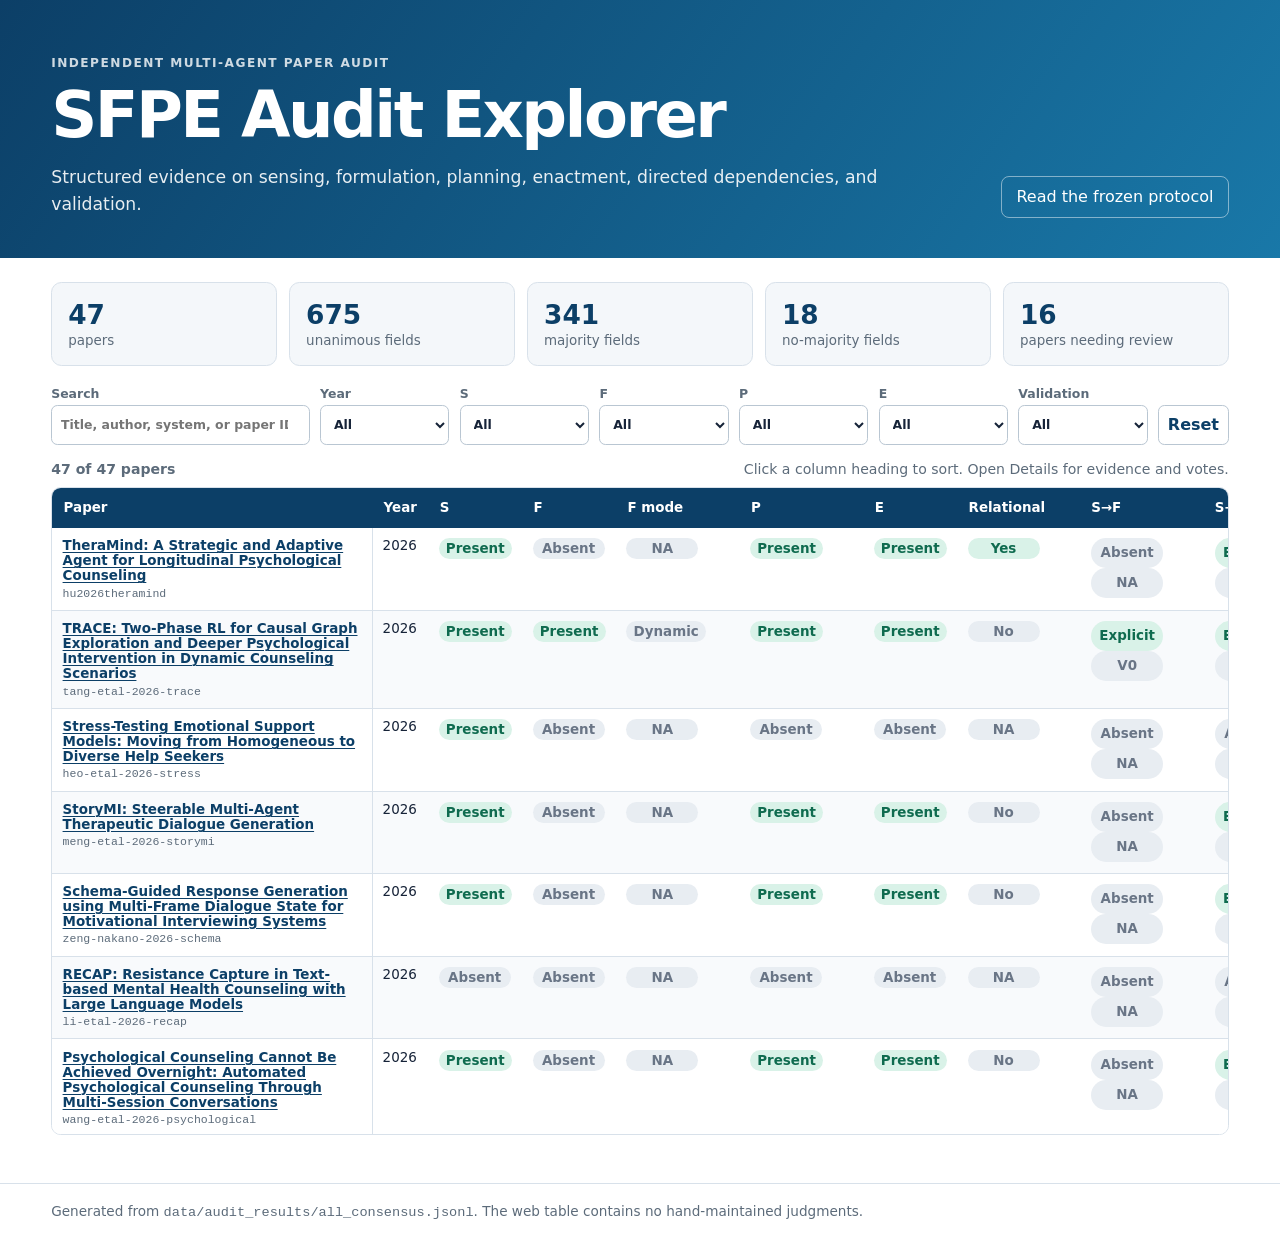
==== docs/index.html @ b25f2ec9 "Publish multi-agent counseling audit framework" ====
<!doctype html>
<html lang="en">
<head>
  <meta charset="utf-8">
  <meta name="viewport" content="width=device-width, initial-scale=1">
  <meta name="description" content="Browsable SFPE audits of LLM-based mental health counseling systems.">
  <title>SFPE Audit Explorer</title>
  <link rel="stylesheet" href="styles.css">
</head>
<body>
  <header class="hero">
    <div>
      <p class="eyebrow">Independent multi-agent paper audit</p>
      <h1>SFPE Audit Explorer</h1>
      <p class="lede">Structured evidence on sensing, formulation, planning, enactment, directed dependencies, and validation.</p>
    </div>
    <a class="protocol-link" href="protocol.md">Read the frozen protocol</a>
  </header>

  <main>
    <section id="stats" class="stats" aria-label="Dataset summary"></section>

    <section class="controls" aria-label="Audit table filters">
      <label class="search">Search
        <input id="search" type="search" placeholder="Title, author, system, or paper ID">
      </label>
      <label>Year<select id="year"><option value="">All</option></select></label>
      <label>S<select id="S"><option value="">All</option></select></label>
      <label>F<select id="F"><option value="">All</option></select></label>
      <label>P<select id="P"><option value="">All</option></select></label>
      <label>E<select id="E"><option value="">All</option></select></label>
      <label>Validation<select id="validation"><option value="">All</option></select></label>
      <button id="reset" type="button">Reset</button>
    </section>

    <div class="table-meta"><strong id="count">Loading…</strong><span>Click a column heading to sort. Open Details for evidence and votes.</span></div>
    <div class="table-wrap">
      <table>
        <thead>
          <tr>
            <th><button data-sort="title">Paper</button></th>
            <th><button data-sort="year">Year</button></th>
            <th><button data-sort="S">S</button></th>
            <th><button data-sort="F">F</button></th>
            <th><button data-sort="F_mode">F mode</button></th>
            <th><button data-sort="P">P</button></th>
            <th><button data-sort="E">E</button></th>
            <th><button data-sort="E_relational_adaptation">Relational</button></th>
            <th>S→F</th><th>S→P</th><th>F→P</th><th>P→E</th><th>E→S</th><th>E→F</th><th>E→P</th>
            <th><button data-sort="status">Consensus</button></th>
            <th>Evidence</th>
          </tr>
        </thead>
        <tbody id="rows"></tbody>
      </table>
    </div>
  </main>

  <dialog id="detail">
    <form method="dialog"><button class="close" aria-label="Close details">×</button></form>
    <div id="detail-content"></div>
  </dialog>

  <footer>Generated from <code>data/audit_results/all_consensus.jsonl</code>. The web table contains no hand-maintained judgments.</footer>
  <script src="app.js" defer></script>
</body>
</html>
---- docs/styles.css ----
:root {
  color-scheme: light;
  --ink: #162338;
  --muted: #5c6b7a;
  --line: #d8e1ea;
  --soft: #f4f7fa;
  --blue: #165d8f;
  --blue-dark: #0c3f67;
  --present: #0f6b4f;
  --absent: #697586;
  --unclear: #946200;
  font-family: Inter, ui-sans-serif, system-ui, -apple-system, BlinkMacSystemFont, "Segoe UI", sans-serif;
}
* { box-sizing: border-box; }
body { margin: 0; color: var(--ink); background: #fff; }
.hero { display: flex; justify-content: space-between; align-items: end; gap: 2rem; padding: 3.5rem max(4vw, 1.25rem) 2.5rem; color: #fff; background: linear-gradient(125deg, #0c3f67, #1978a8); }
.eyebrow { margin: 0 0 .5rem; text-transform: uppercase; letter-spacing: .12em; font-size: .76rem; font-weight: 750; opacity: .8; }
h1 { margin: 0; font-size: clamp(2rem, 5vw, 4.5rem); letter-spacing: -.04em; }
.lede { max-width: 55rem; margin: .75rem 0 0; font-size: 1.08rem; line-height: 1.55; opacity: .9; }
.protocol-link { flex: none; color: #fff; border: 1px solid #ffffff77; border-radius: .5rem; padding: .65rem .9rem; text-decoration: none; }
.protocol-link:hover { background: #ffffff18; }
main { padding: 1.5rem max(4vw, 1.25rem) 3rem; }
.stats { display: grid; grid-template-columns: repeat(auto-fit, minmax(10rem, 1fr)); gap: .75rem; margin: 0 0 1.25rem; }
.stat { padding: 1rem; background: var(--soft); border: 1px solid var(--line); border-radius: .65rem; }
.stat strong { display: block; font-size: 1.65rem; color: var(--blue-dark); }
.stat span { color: var(--muted); font-size: .84rem; }
.controls { display: grid; grid-template-columns: minmax(15rem, 2fr) repeat(6, minmax(7rem, 1fr)) auto; gap: .65rem; align-items: end; margin-bottom: 1rem; }
label { display: grid; gap: .3rem; color: var(--muted); font-size: .78rem; font-weight: 700; }
input, select, .controls button { width: 100%; min-height: 2.45rem; border: 1px solid #b9c6d2; border-radius: .4rem; background: #fff; color: var(--ink); padding: .45rem .55rem; font: inherit; }
.controls button { width: auto; cursor: pointer; color: var(--blue-dark); font-weight: 700; }
.table-meta { display: flex; justify-content: space-between; gap: 1rem; margin: .4rem 0 .65rem; color: var(--muted); font-size: .88rem; }
.table-wrap { overflow: auto; max-height: 72vh; border: 1px solid var(--line); border-radius: .6rem; }
table { width: max-content; min-width: 100%; border-collapse: separate; border-spacing: 0; font-size: .84rem; }
th { position: sticky; top: 0; z-index: 2; background: var(--blue-dark); color: #fff; text-align: left; white-space: nowrap; }
th:first-child { left: 0; z-index: 4; }
th button { border: 0; background: transparent; color: inherit; font: inherit; font-weight: 750; padding: .72rem .65rem; cursor: pointer; }
th:not(:has(button)) { padding: .72rem .65rem; }
td { max-width: 18rem; padding: .65rem; border-bottom: 1px solid var(--line); vertical-align: top; background: #fff; }
tbody tr:nth-child(even) td { background: #f8fafc; }
td:first-child { position: sticky; left: 0; z-index: 1; min-width: 20rem; box-shadow: 1px 0 var(--line); }
.paper-link { color: var(--blue-dark); font-weight: 750; text-decoration-thickness: 1px; text-underline-offset: 2px; }
.paper-id { display: block; margin-top: .2rem; color: var(--muted); font-family: ui-monospace, SFMono-Regular, Consolas, monospace; font-size: .72rem; }
.badge { display: inline-block; min-width: 4.5rem; padding: .18rem .45rem; border-radius: 999px; text-align: center; font-weight: 750; background: #e8edf2; color: var(--absent); }
.badge.Present, .badge.Explicit, .badge.V1, .badge.V2, .badge.Yes { background: #d9f2e8; color: var(--present); }
.badge.Unclear, .badge.no_majority { background: #fff0c9; color: var(--unclear); }
.edge { white-space: nowrap; line-height: 1.8; }
.details { border: 1px solid #9bb5c8; border-radius: .35rem; background: #fff; color: var(--blue-dark); padding: .35rem .55rem; cursor: pointer; font-weight: 700; }
dialog { width: min(72rem, 94vw); max-height: 90vh; border: 0; border-radius: .75rem; box-shadow: 0 1.5rem 5rem #0a203555; padding: 1.5rem; }
dialog::backdrop { background: #07182aa8; }
.close { float: right; border: 0; background: transparent; font-size: 2rem; cursor: pointer; color: var(--muted); }
.detail-head h2 { margin: 0 2.5rem .5rem 0; font-size: 1.55rem; }
.detail-head p { margin: .2rem 0; color: var(--muted); }
.detail-grid { display: grid; grid-template-columns: repeat(auto-fit, minmax(19rem, 1fr)); gap: 1rem; margin-top: 1.3rem; }
.detail-card { border: 1px solid var(--line); border-radius: .55rem; padding: 1rem; }
.detail-card h3 { margin: 0 0 .7rem; color: var(--blue-dark); }
.detail-card h4 { margin: 1rem 0 .35rem; }
.evidence { margin: .55rem 0; padding-left: .7rem; border-left: 3px solid #b7cedd; color: #304459; }
.evidence p { margin: .25rem 0; line-height: 1.45; }
.votes { color: var(--muted); font-size: .8rem; }
footer { padding: 1.2rem max(4vw, 1.25rem) 2rem; border-top: 1px solid var(--line); color: var(--muted); font-size: .85rem; }
@media (max-width: 1100px) { .controls { grid-template-columns: repeat(4, minmax(7rem, 1fr)); } .search { grid-column: span 4; } }
@media (max-width: 650px) { .hero { align-items: start; flex-direction: column; } .controls { grid-template-columns: 1fr 1fr; } .search { grid-column: span 2; } .table-meta { flex-direction: column; } }
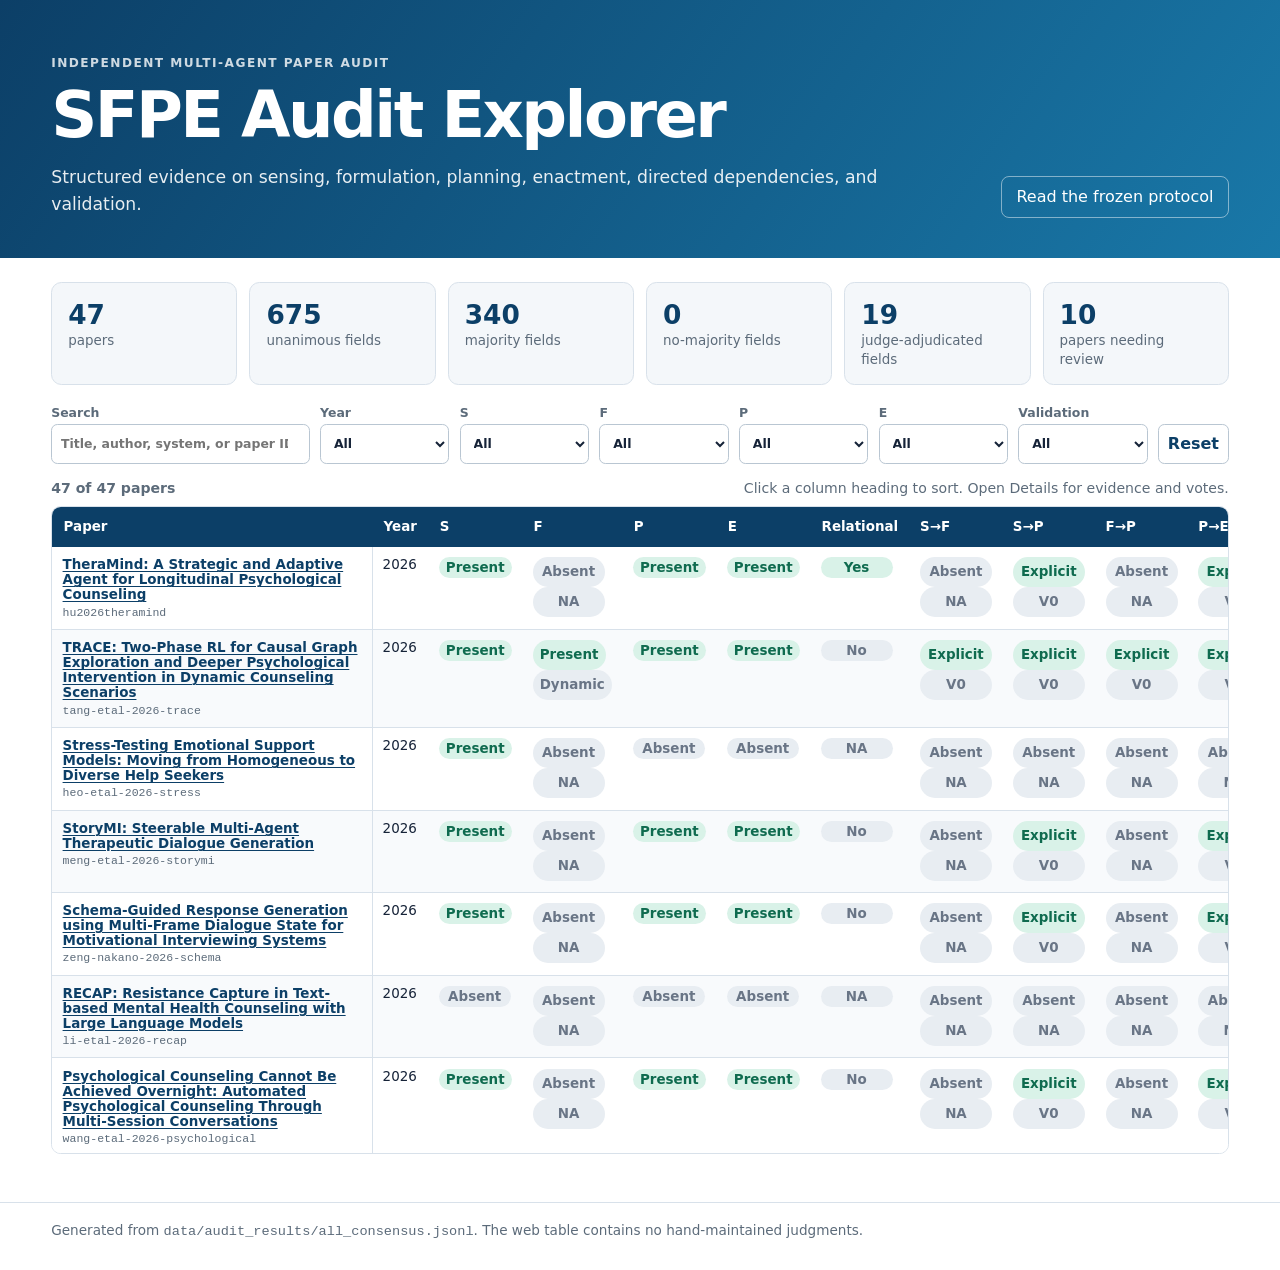
==== commit 5144c1f0: "Stack F mode beneath F in audit table" ====
--- a/docs/index.html
+++ b/docs/index.html
@@ -42,7 +42,6 @@
             <th><button data-sort="year">Year</button></th>
             <th><button data-sort="S">S</button></th>
             <th><button data-sort="F">F</button></th>
-            <th><button data-sort="F_mode">F mode</button></th>
             <th><button data-sort="P">P</button></th>
             <th><button data-sort="E">E</button></th>
             <th><button data-sort="E_relational_adaptation">Relational</button></th>
--- a/docs/styles.css
+++ b/docs/styles.css
@@ -56,6 +56,7 @@
 .detail-card h4 { margin: 1rem 0 .35rem; }
 .evidence { margin: .55rem 0; padding-left: .7rem; border-left: 3px solid #b7cedd; color: #304459; }
 .evidence p { margin: .25rem 0; line-height: 1.45; }
+.adjudication { margin: .65rem 0; padding: .65rem .75rem; border-left: 4px solid #7c3aed; background: #f5f3ff; }
 .votes { color: var(--muted); font-size: .8rem; }
 footer { padding: 1.2rem max(4vw, 1.25rem) 2rem; border-top: 1px solid var(--line); color: var(--muted); font-size: .85rem; }
 @media (max-width: 1100px) { .controls { grid-template-columns: repeat(4, minmax(7rem, 1fr)); } .search { grid-column: span 4; } }
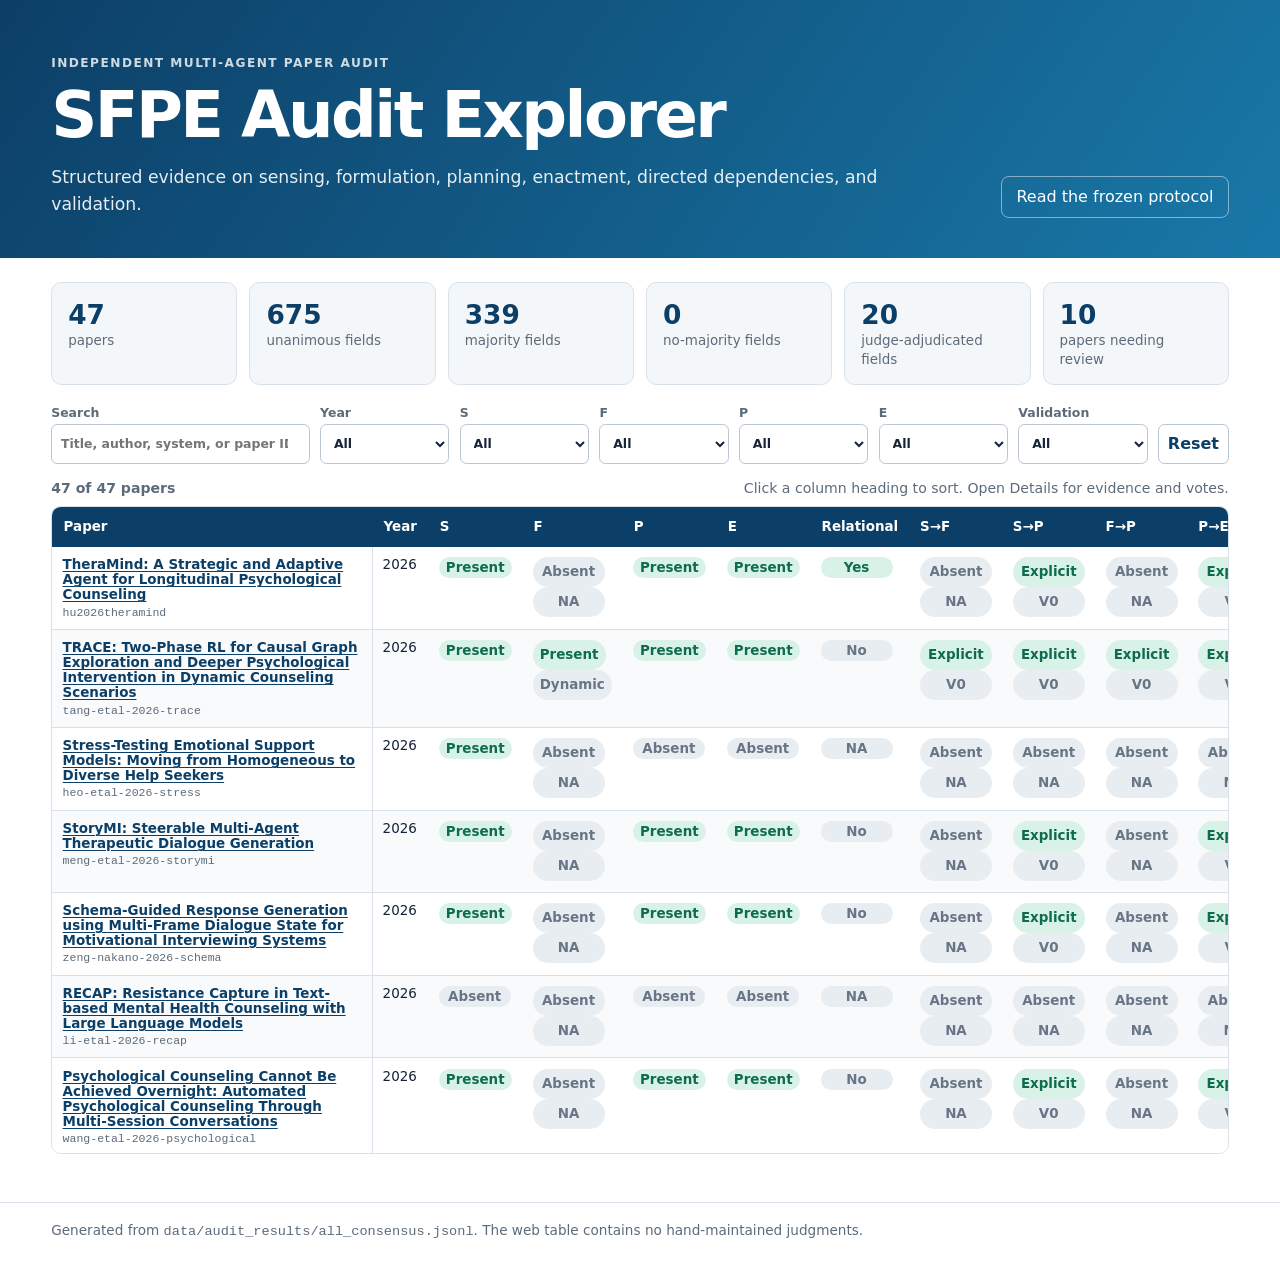
==== commit d03363c2: "Bypass stale Pages data cache" ====
--- a/docs/index.html
+++ b/docs/index.html
@@ -61,6 +61,6 @@
   </dialog>
 
   <footer>Generated from <code>data/audit_results/all_consensus.jsonl</code>. The web table contains no hand-maintained judgments.</footer>
-  <script src="app.js" defer></script>
+  <script src="app.js?v=20260921-1" defer></script>
 </body>
 </html>
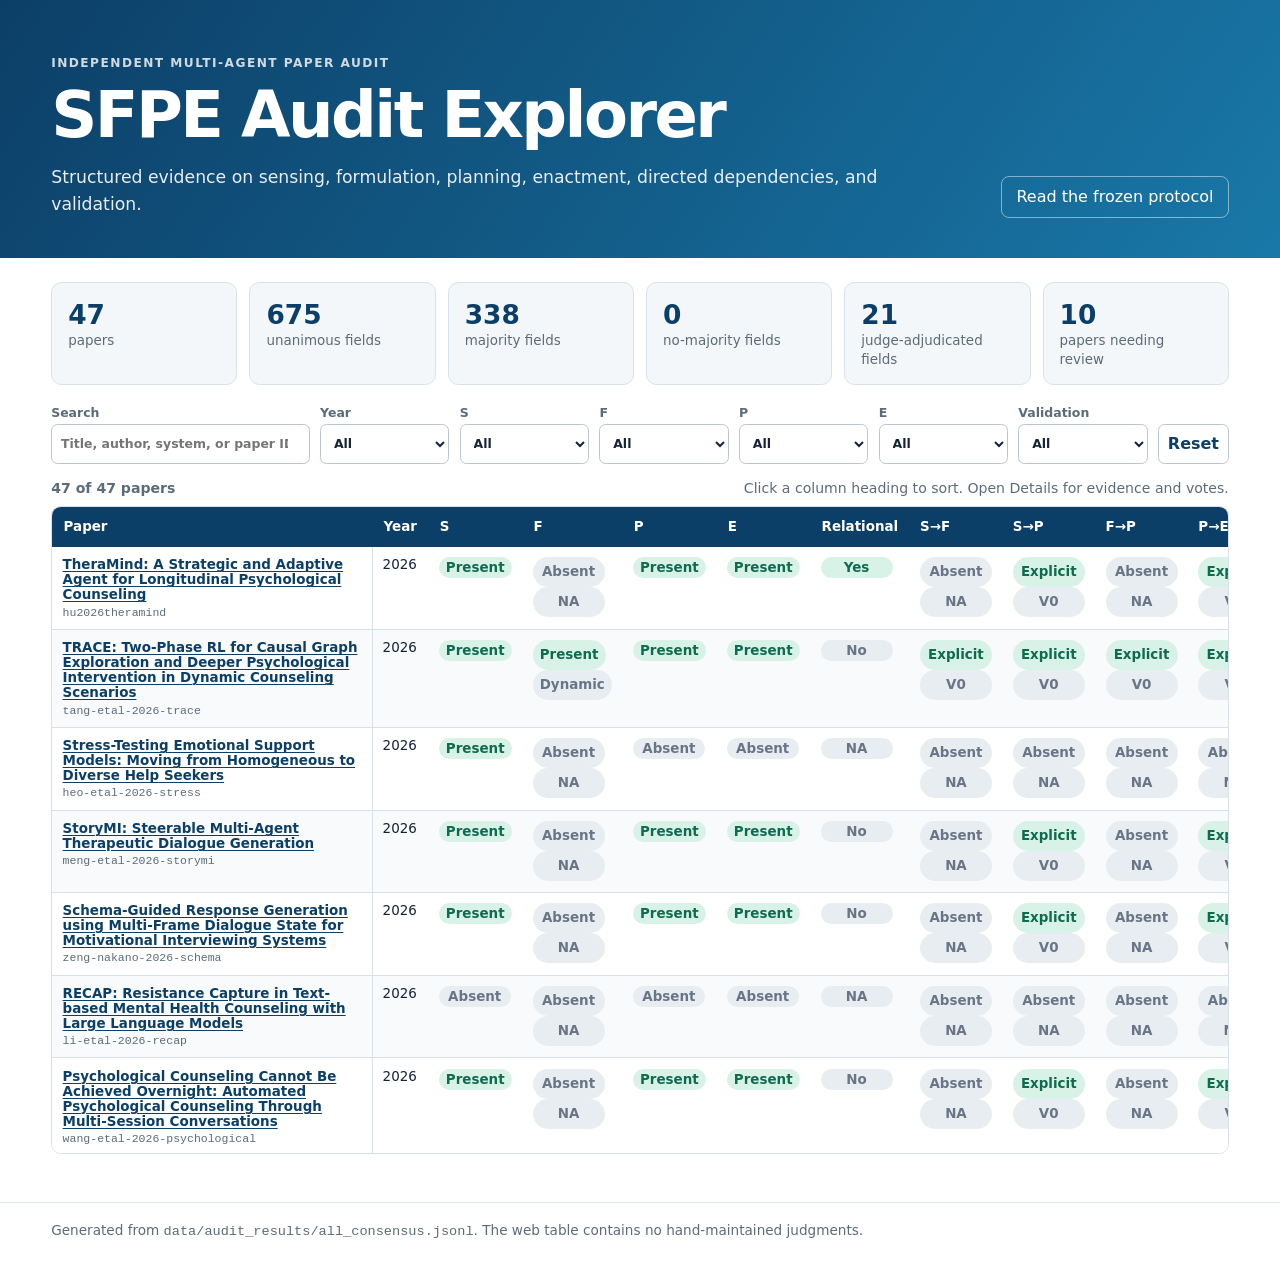
==== commit 4ded0e82: "Reorder evidence around final decisions" ====
--- a/docs/index.html
+++ b/docs/index.html
@@ -46,7 +46,6 @@
             <th><button data-sort="E">E</button></th>
             <th><button data-sort="E_relational_adaptation">Relational</button></th>
             <th>S→F</th><th>S→P</th><th>F→P</th><th>P→E</th><th>E→S</th><th>E→F</th><th>E→P</th>
-            <th><button data-sort="status">Consensus</button></th>
             <th>Evidence</th>
           </tr>
         </thead>
@@ -61,6 +60,6 @@
   </dialog>
 
   <footer>Generated from <code>data/audit_results/all_consensus.jsonl</code>. The web table contains no hand-maintained judgments.</footer>
-  <script src="app.js?v=20260921-1" defer></script>
+  <script src="app.js?v=20260921-2" defer></script>
 </body>
 </html>
--- a/docs/styles.css
+++ b/docs/styles.css
@@ -50,14 +50,19 @@
 .close { float: right; border: 0; background: transparent; font-size: 2rem; cursor: pointer; color: var(--muted); }
 .detail-head h2 { margin: 0 2.5rem .5rem 0; font-size: 1.55rem; }
 .detail-head p { margin: .2rem 0; color: var(--muted); }
-.detail-grid { display: grid; grid-template-columns: repeat(auto-fit, minmax(19rem, 1fr)); gap: 1rem; margin-top: 1.3rem; }
-.detail-card { border: 1px solid var(--line); border-radius: .55rem; padding: 1rem; }
+.detail-card { margin-top: 1rem; border: 1px solid var(--line); border-radius: .55rem; padding: 1rem; }
 .detail-card h3 { margin: 0 0 .7rem; color: var(--blue-dark); }
 .detail-card h4 { margin: 1rem 0 .35rem; }
+.final-result { display: grid; grid-template-columns: minmax(9rem, 13rem) minmax(8rem, 10rem) 1fr; gap: .8rem; align-items: start; padding: .7rem 0; border-top: 1px solid var(--line); }
+.final-result h4, .final-result p { margin: 0; }
+.final-result p { line-height: 1.5; color: #304459; }
+.final-outcome { color: var(--muted); font-size: .8rem; }
 .evidence { margin: .55rem 0; padding-left: .7rem; border-left: 3px solid #b7cedd; color: #304459; }
 .evidence p { margin: .25rem 0; line-height: 1.45; }
+.auditor-heading { display: flex; align-items: center; gap: .6rem; margin-bottom: .35rem; }
+.missing-evidence { color: var(--muted); font-style: italic; }
 .adjudication { margin: .65rem 0; padding: .65rem .75rem; border-left: 4px solid #7c3aed; background: #f5f3ff; }
 .votes { color: var(--muted); font-size: .8rem; }
 footer { padding: 1.2rem max(4vw, 1.25rem) 2rem; border-top: 1px solid var(--line); color: var(--muted); font-size: .85rem; }
 @media (max-width: 1100px) { .controls { grid-template-columns: repeat(4, minmax(7rem, 1fr)); } .search { grid-column: span 4; } }
-@media (max-width: 650px) { .hero { align-items: start; flex-direction: column; } .controls { grid-template-columns: 1fr 1fr; } .search { grid-column: span 2; } .table-meta { flex-direction: column; } }
+@media (max-width: 650px) { .hero { align-items: start; flex-direction: column; } .controls { grid-template-columns: 1fr 1fr; } .search { grid-column: span 2; } .table-meta { flex-direction: column; } .final-result { grid-template-columns: 1fr; } }
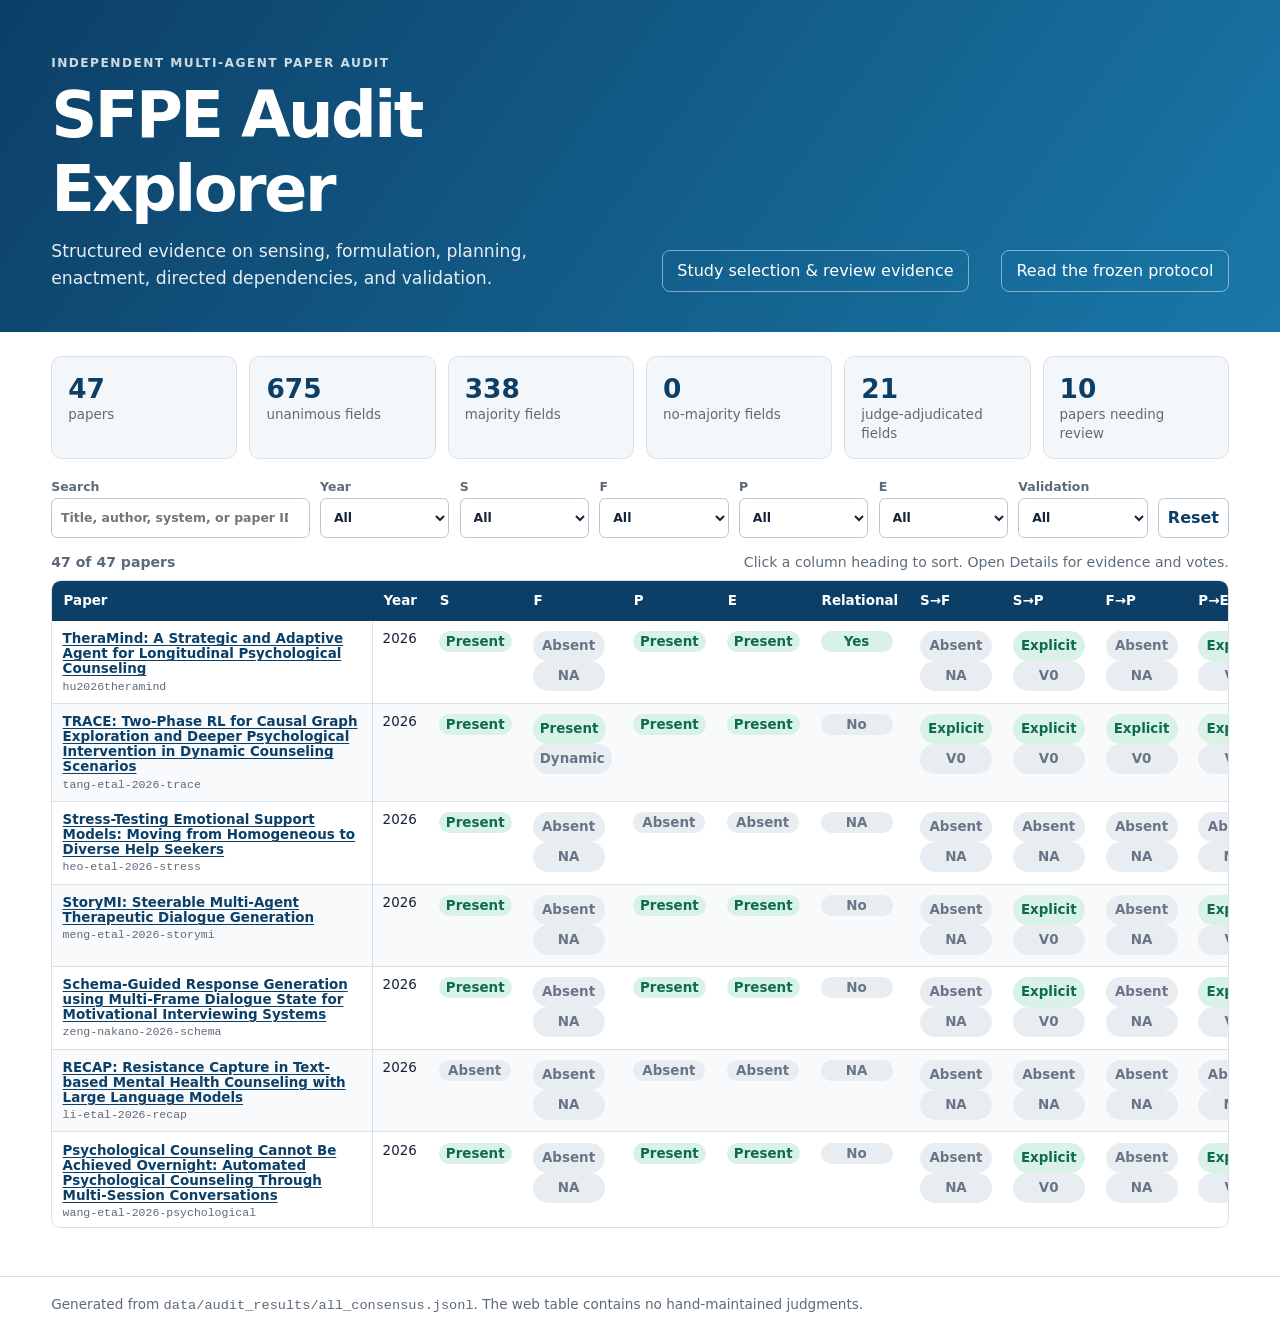
==== commit 625fa28b: "Publish completed eligibility review and visual screening evidence" ====
--- a/docs/index.html
+++ b/docs/index.html
@@ -14,6 +14,7 @@
       <h1>SFPE Audit Explorer</h1>
       <p class="lede">Structured evidence on sensing, formulation, planning, enactment, directed dependencies, and validation.</p>
     </div>
+    <a class="protocol-link" href="selection.html">Study selection &amp; review evidence</a>
     <a class="protocol-link" href="protocol.md">Read the frozen protocol</a>
   </header>
 
@@ -60,6 +61,7 @@
   </dialog>
 
   <footer>Generated from <code>data/audit_results/all_consensus.jsonl</code>. The web table contains no hand-maintained judgments.</footer>
-  <script src="app.js?v=20260921-2" defer></script>
+  <script src="data/audits.js?v=20261013" defer></script>
+  <script src="app.js?v=20261013" defer></script>
 </body>
 </html>
